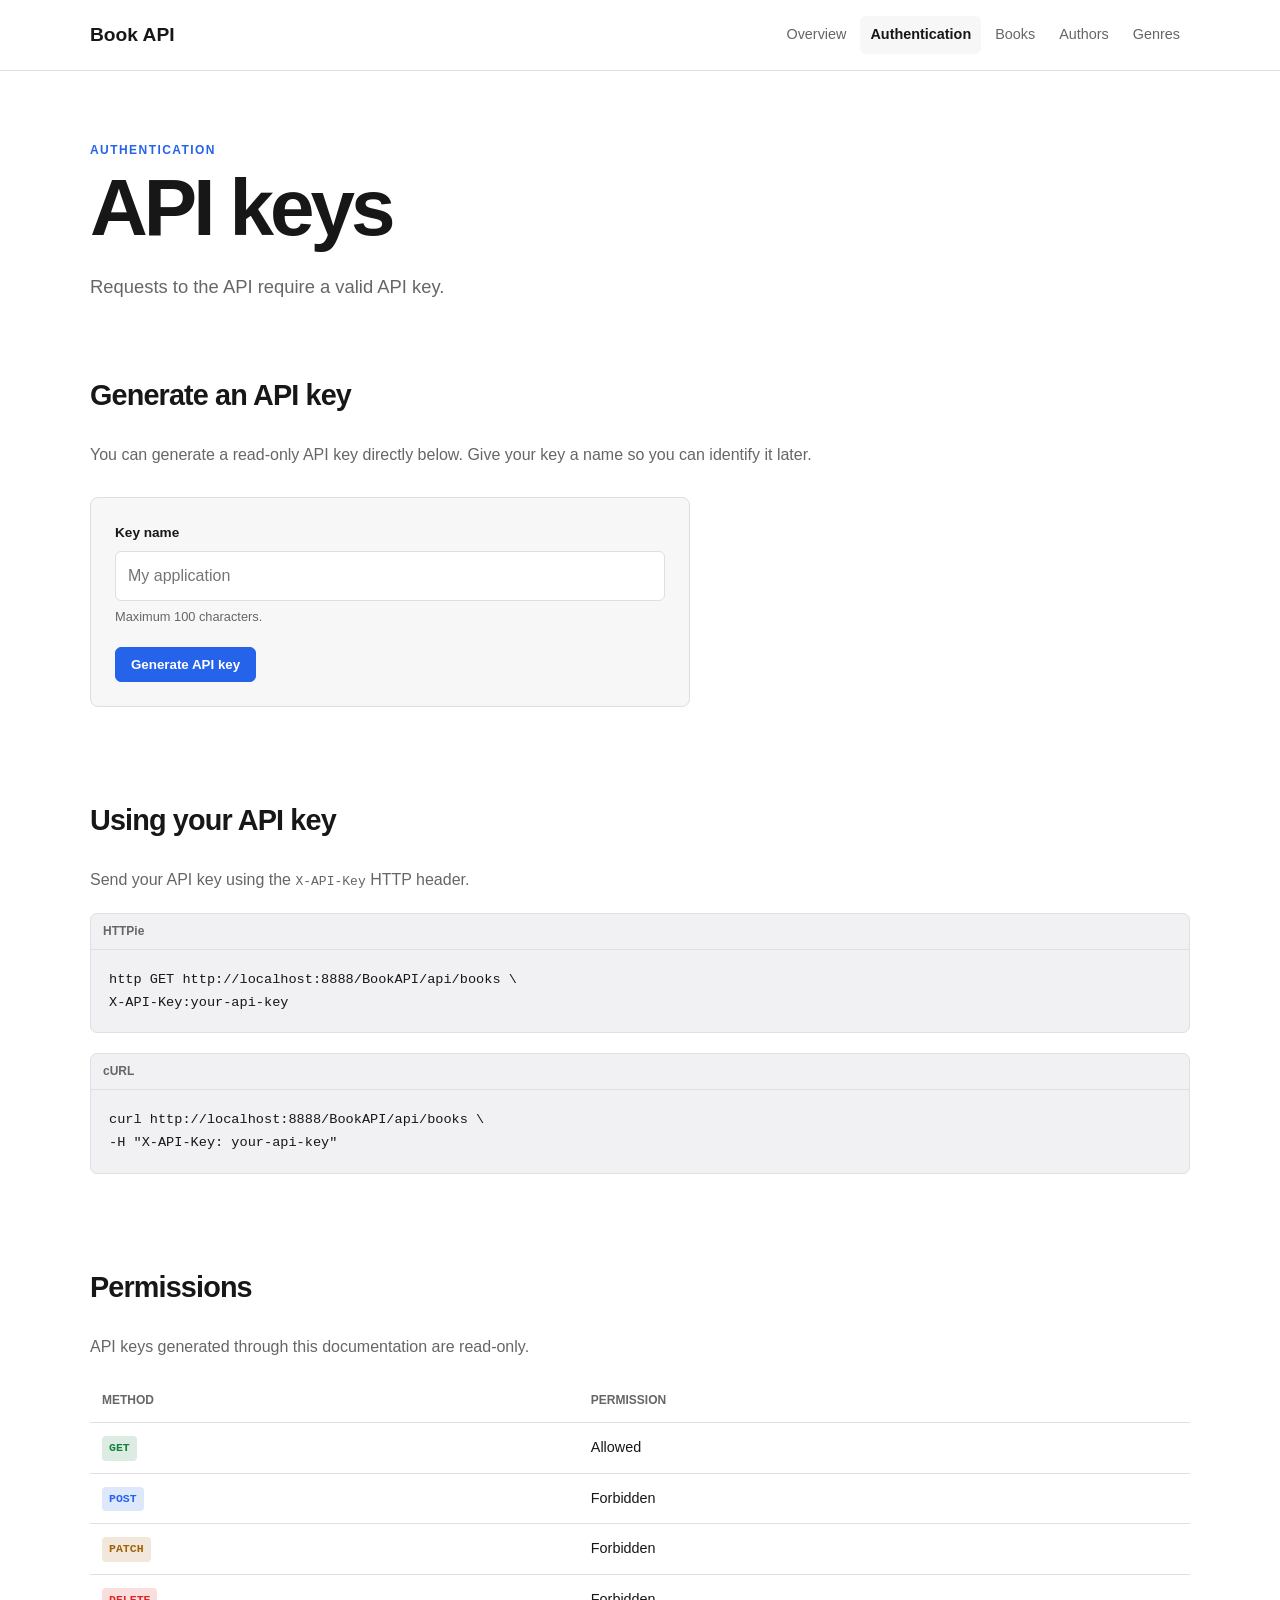
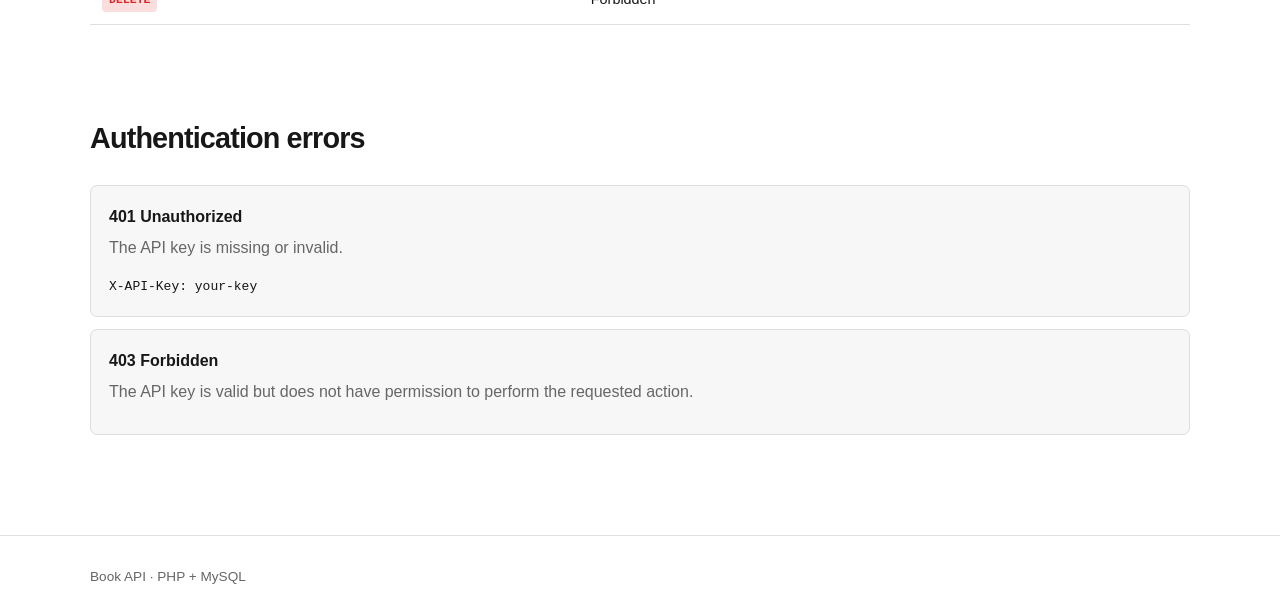
==== docs/authentication.html @ 67b4a3d5 "Add API key authentication and management functionality - Implement ApiKey class for API key authent" ====
<!DOCTYPE html>
<html lang="en">
<head>
    <meta charset="UTF-8">
    <meta name="viewport" content="width=device-width, initial-scale=1.0">

    <title>Authentication — Book API</title>

    <link rel="stylesheet" href="style.css">
</head>

<body>

<header>
    <div class="container header-content">

        <a href="index.html" class="logo">
            Book API
        </a>

        <nav>
            <a href="index.html">Overview</a>
            <a href="authentication.html" class="active">
                Authentication
            </a>
            <a href="books.html">Books</a>
            <a href="authors.html">Authors</a>
            <a href="genres.html">Genres</a>
        </nav>

    </div>
</header>


<main class="container docs-page">

    <div class="page-heading">
        <p class="eyebrow">AUTHENTICATION</p>

        <h1>API keys</h1>

        <p class="lead">
            Requests to the API require a valid API key.
        </p>
    </div>


    <section class="doc-section">

        <h2>Generate an API key</h2>

        <p>
            You can generate a read-only API key directly below.
            Give your key a name so you can identify it later.
        </p>


        <form id="key-form" class="key-form">

            <label for="key-name">
                Key name
            </label>

            <input
                type="text"
                id="key-name"
                name="name"
                maxlength="100"
                placeholder="My application"
                required
            >

            <p class="input-help">
                Maximum 100 characters.
            </p>

            <button type="submit" class="button primary">
                Generate API key
            </button>

        </form>


        <div id="key-error" class="alert error" hidden></div>


        <div id="key-result" class="key-result" hidden>

            <div class="alert warning">
                <strong>Save this key now.</strong>

                Your API key is only returned when it is created.
                It cannot be retrieved again.
            </div>


            <label>
                Your API key
            </label>

            <div class="key-display">

                <code id="generated-key"></code>

                <button
                    type="button"
                    id="copy-key"
                    class="copy-button"
                >
                    Copy
                </button>

            </div>

        </div>

    </section>


    <section class="doc-section">

        <h2>Using your API key</h2>

        <p>
            Send your API key using the
            <code>X-API-Key</code>
            HTTP header.
        </p>


        <div class="code-block">
            <div class="code-header">
                HTTPie
            </div>

            <pre><code>http GET http://localhost:8888/BookAPI/api/books \
X-API-Key:your-api-key</code></pre>
        </div>


        <div class="code-block">
            <div class="code-header">
                cURL
            </div>

            <pre><code>curl http://localhost:8888/BookAPI/api/books \
-H "X-API-Key: your-api-key"</code></pre>
        </div>

    </section>


    <section class="doc-section">

        <h2>Permissions</h2>

        <p>
            API keys generated through this documentation are
            read-only.
        </p>


        <table>

            <thead>
                <tr>
                    <th>Method</th>
                    <th>Permission</th>
                </tr>
            </thead>

            <tbody>

                <tr>
                    <td><span class="method get">GET</span></td>
                    <td>Allowed</td>
                </tr>

                <tr>
                    <td><span class="method post">POST</span></td>
                    <td>Forbidden</td>
                </tr>

                <tr>
                    <td><span class="method patch">PATCH</span></td>
                    <td>Forbidden</td>
                </tr>

                <tr>
                    <td><span class="method delete">DELETE</span></td>
                    <td>Forbidden</td>
                </tr>

            </tbody>

        </table>

    </section>


    <section class="doc-section">

        <h2>Authentication errors</h2>

        <div class="error-list">

            <div>
                <strong>401 Unauthorized</strong>

                <p>
                    The API key is missing or invalid.
                </p>

                <code>
                    X-API-Key: your-key
                </code>
            </div>


            <div>
                <strong>403 Forbidden</strong>

                <p>
                    The API key is valid but does not have permission
                    to perform the requested action.
                </p>
            </div>

        </div>

    </section>

</main>


<footer>
    <div class="container">
        Book API · PHP + MySQL
    </div>
</footer>


<script src="script.js"></script>

</body>
</html>
---- docs/style.css ----
* {
    box-sizing: border-box;
}

:root {
    --background: #ffffff;
    --surface: #f7f7f8;
    --border: #dedee3;

    --text: #171717;
    --muted: #666;

    --primary: #2563eb;
    --primary-hover: #1d4ed8;

    --code: #f1f1f3;

    --green: #15803d;
    --blue: #2563eb;
    --yellow: #a16207;
    --red: #dc2626;
}

@media (prefers-color-scheme: dark) {

    :root {
        --background: #111113;
        --surface: #19191c;
        --border: #303036;

        --text: #f4f4f5;
        --muted: #a1a1aa;

        --primary: #60a5fa;
        --primary-hover: #93c5fd;

        --code: #202024;

        --green: #4ade80;
        --blue: #60a5fa;
        --yellow: #facc15;
        --red: #f87171;
    }

}


/* GENERAL */

html {
    scroll-behavior: smooth;
}

body {
    margin: 0;

    background: var(--background);
    color: var(--text);

    font-family:
        -apple-system,
        BlinkMacSystemFont,
        "Segoe UI",
        Roboto,
        Helvetica,
        Arial,
        sans-serif;

    line-height: 1.6;
}

.container {
    width: min(
        1100px,
        calc(100% - 40px)
    );

    margin-inline: auto;
}

a {
    color: var(--primary);
}

p {
    color: var(--muted);
}


/* HEADER */

header {
    border-bottom: 1px solid var(--border);

    background: var(--background);
}

.header-content {
    min-height: 70px;

    display: flex;

    align-items: center;

    justify-content: space-between;

    gap: 30px;
}

.logo {
    color: var(--text);

    font-size: 1.2rem;

    font-weight: 750;

    text-decoration: none;
}

nav {
    display: flex;

    gap: 4px;

    flex-wrap: wrap;
}

nav a {
    padding: 7px 10px;

    border-radius: 6px;

    color: var(--muted);

    font-size: 0.9rem;

    text-decoration: none;
}

nav a:hover {
    background: var(--surface);

    color: var(--text);
}

nav a.active {
    background: var(--surface);

    color: var(--text);

    font-weight: 600;
}


/* HERO */

.hero {
    min-height: 500px;

    padding-block: 100px;

    display: grid;

    grid-template-columns: 1.5fr 1fr;

    align-items: center;

    gap: 80px;
}

.eyebrow {
    margin: 0 0 8px;

    color: var(--primary);

    font-size: 0.75rem;

    font-weight: 800;

    letter-spacing: 0.12em;

    text-transform: uppercase;
}

h1 {
    margin: 0;

    font-size: clamp(
        3rem,
        7vw,
        5.5rem
    );

    line-height: 1;

    letter-spacing: -0.05em;
}

h2 {
    margin-top: 0;

    font-size: 1.8rem;

    letter-spacing: -0.03em;
}

h3 {
    margin-bottom: 6px;
}

.lead {
    max-width: 650px;

    margin: 24px 0;

    font-size: 1.15rem;
}

.hero .lead {
    font-size: 1.3rem;
}


/* BUTTONS */

.actions {
    display: flex;

    flex-wrap: wrap;

    gap: 10px;

    margin-top: 30px;
}

.button {
    display: inline-block;

    padding: 9px 15px;

    border: 1px solid var(--border);

    border-radius: 6px;

    background: var(--surface);

    color: var(--text);

    font-weight: 600;

    text-decoration: none;

    cursor: pointer;
}

.button:hover {
    background: var(--code);
}

.button.primary {
    border-color: var(--primary);

    background: var(--primary);

    color: white;
}

.button.primary:hover {
    background: var(--primary-hover);
}


/* BASE URL */

.base-url {
    padding: 30px;

    border: 1px solid var(--border);

    border-radius: 8px;

    background: var(--surface);
}

.base-url span {
    display: block;

    margin-bottom: 12px;

    color: var(--muted);

    font-size: 0.8rem;

    font-weight: 700;

    text-transform: uppercase;
}

.base-url code {
    display: block;

    padding: 15px;

    border-radius: 6px;

    background: var(--code);

    font-size: 1.2rem;
}


/* SECTIONS */

section {
    margin-bottom: 90px;
}


/* CARDS */

.cards {
    display: grid;

    grid-template-columns:
        repeat(3, 1fr);

    gap: 18px;
}

.card {
    padding: 24px;

    border: 1px solid var(--border);

    border-radius: 8px;

    background: var(--surface);
}

.card-number {
    color: var(--primary);

    font-size: 0.8rem;

    font-weight: 800;
}

.card h3 {
    margin-top: 20px;
}


/* RESOURCES */

.resource-list {
    display: grid;

    gap: 8px;
}

.resource {
    padding: 18px;

    border: 1px solid var(--border);

    border-radius: 7px;

    display: flex;

    justify-content: space-between;

    text-decoration: none;
}

.resource:hover {
    background: var(--surface);
}

.resource div {
    display: flex;

    flex-direction: column;
}

.resource strong {
    color: var(--text);

    font-size: 1.05rem;
}

.resource span {
    color: var(--muted);

    font-size: 0.9rem;
}


/* METHODS */

.methods {
    display: grid;

    grid-template-columns:
        repeat(4, 1fr);

    gap: 12px;
}

.methods > div {
    padding: 18px;

    border: 1px solid var(--border);

    border-radius: 7px;

    background: var(--surface);
}

.methods p {
    margin-bottom: 0;
}


/* METHOD BADGES */

.method {
    display: inline-block;

    padding: 3px 7px;

    border-radius: 4px;

    font-family:
        "SFMono-Regular",
        Consolas,
        monospace;

    font-size: 0.72rem;

    font-weight: 800;
}

.method.get {
    background: color-mix(
        in srgb,
        var(--green) 15%,
        transparent
    );

    color: var(--green);
}

.method.post {
    background: color-mix(
        in srgb,
        var(--blue) 15%,
        transparent
    );

    color: var(--blue);
}

.method.patch {
    background: color-mix(
        in srgb,
        var(--yellow) 15%,
        transparent
    );

    color: var(--yellow);
}

.method.delete {
    background: color-mix(
        in srgb,
        var(--red) 15%,
        transparent
    );

    color: var(--red);
}


/* DOCUMENTATION PAGES */

.docs-page {
    padding-top: 70px;
}

.page-heading {
    margin-bottom: 70px;
}

.page-heading h1 {
    font-size: clamp(
        3rem,
        7vw,
        5rem
    );
}


/* ENDPOINTS */

.endpoint {
    padding-bottom: 45px;

    margin-bottom: 45px;

    border-bottom: 1px solid var(--border);
}

.endpoint:last-child {
    border-bottom: 0;
}

.endpoint-title {
    display: flex;

    align-items: center;

    gap: 12px;

    margin-bottom: 12px;
}

.endpoint-title h2 {
    margin: 0;

    font-family:
        "SFMono-Regular",
        Consolas,
        monospace;

    font-size: 1.2rem;

    font-weight: 600;
}

.endpoint h3 {
    margin-top: 30px;

    font-size: 1rem;
}


/* CODE */

.code-block {
    margin-top: 20px;

    overflow: hidden;

    border: 1px solid var(--border);

    border-radius: 7px;

    background: var(--code);
}

.code-header {
    padding: 8px 12px;

    border-bottom: 1px solid var(--border);

    color: var(--muted);

    font-size: 0.75rem;

    font-weight: 700;
}

pre {
    margin: 0;

    padding: 18px;

    overflow-x: auto;
}

pre code {
    font-family:
        "SFMono-Regular",
        Consolas,
        monospace;

    font-size: 0.85rem;

    line-height: 1.7;
}


/* TABLE */

table {
    width: 100%;

    margin-top: 20px;

    border-collapse: collapse;

    font-size: 0.9rem;
}

th,
td {
    padding: 12px;

    border-bottom: 1px solid var(--border);

    text-align: left;
}

th {
    color: var(--muted);

    font-size: 0.75rem;

    text-transform: uppercase;
}


/* AUTH KEY FORM */

.key-form {
    max-width: 600px;

    margin-top: 30px;

    padding: 24px;

    border: 1px solid var(--border);

    border-radius: 8px;

    background: var(--surface);
}

.key-form label,
.key-result label {
    display: block;

    margin-bottom: 7px;

    font-size: 0.85rem;

    font-weight: 700;
}

.key-form input {
    width: 100%;

    padding: 11px 12px;

    border: 1px solid var(--border);

    border-radius: 6px;

    outline: none;

    background: var(--background);

    color: var(--text);

    font: inherit;
}

.key-form input:focus {
    border-color: var(--primary);
}

.input-help {
    margin-top: 6px;

    margin-bottom: 20px;

    font-size: 0.8rem;
}


/* KEY RESULT */

.key-result {
    max-width: 700px;

    margin-top: 30px;
}

.key-display {
    display: flex;

    gap: 8px;

    margin-top: 8px;
}

.key-display code {
    min-width: 0;

    flex: 1;

    overflow-x: auto;

    padding: 12px;

    border: 1px solid var(--border);

    border-radius: 6px;

    background: var(--code);

    font-family:
        "SFMono-Regular",
        Consolas,
        monospace;

    word-break: break-all;
}

.copy-button {
    padding: 0 15px;

    border: 1px solid var(--border);

    border-radius: 6px;

    background: var(--surface);

    color: var(--text);

    font-weight: 600;

    cursor: pointer;
}

.copy-button:hover {
    background: var(--code);
}


/* ALERTS */

.alert {
    padding: 14px 16px;

    margin-top: 20px;

    border: 1px solid var(--border);

    border-radius: 6px;

    font-size: 0.9rem;
}

.alert p {
    margin-bottom: 0;
}

.alert.warning {
    background: color-mix(
        in srgb,
        var(--yellow) 12%,
        var(--surface)
    );
}

.alert.error {
    background: color-mix(
        in srgb,
        var(--red) 12%,
        var(--surface)
    );

    color: var(--red);
}


/* ERRORS */

.error-list {
    display: grid;

    gap: 12px;
}

.error-list > div {
    padding: 18px;

    border: 1px solid var(--border);

    border-radius: 7px;

    background: var(--surface);
}

.error-list p {
    margin: 5px 0 12px;
}


/* FOOTER */

footer {
    margin-top: 100px;

    padding: 30px 0;

    border-top: 1px solid var(--border);

    color: var(--muted);

    font-size: 0.85rem;
}


/* RESPONSIVE */

@media (max-width: 800px) {

    .header-content {
        padding-block: 15px;

        align-items: flex-start;

        flex-direction: column;
    }

    .hero {
        grid-template-columns: 1fr;

        padding-block: 70px;

        gap: 40px;
    }

    .cards {
        grid-template-columns: 1fr;
    }

    .methods {
        grid-template-columns:
            repeat(2, 1fr);
    }

}


@media (max-width: 500px) {

    .container {
        width:
            calc(
                100% - 24px
            );
    }

    nav {
        width: 100%;
    }

    nav a {
        flex: 1;

        text-align: center;
    }

    .methods {
        grid-template-columns: 1fr;
    }

    .key-display {
        flex-direction: column;
    }

    .copy-button {
        padding: 10px;
    }

}
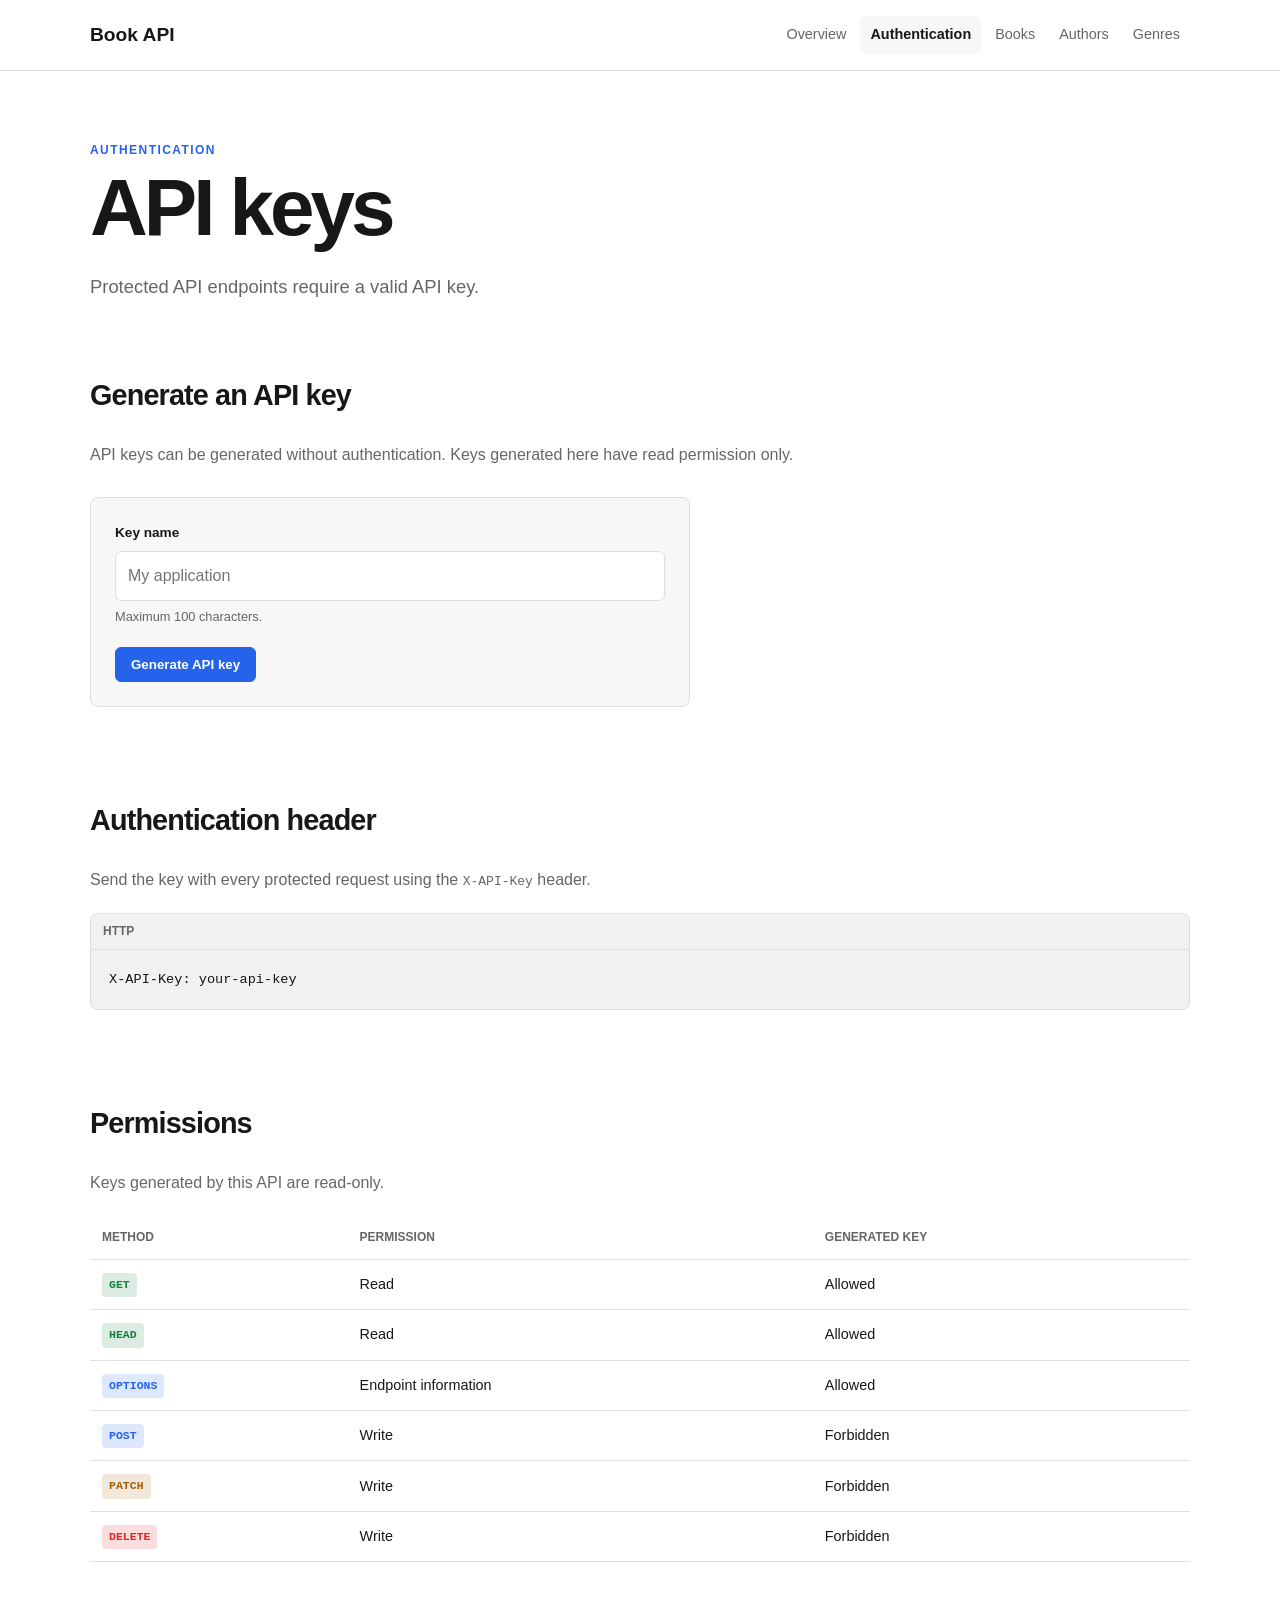
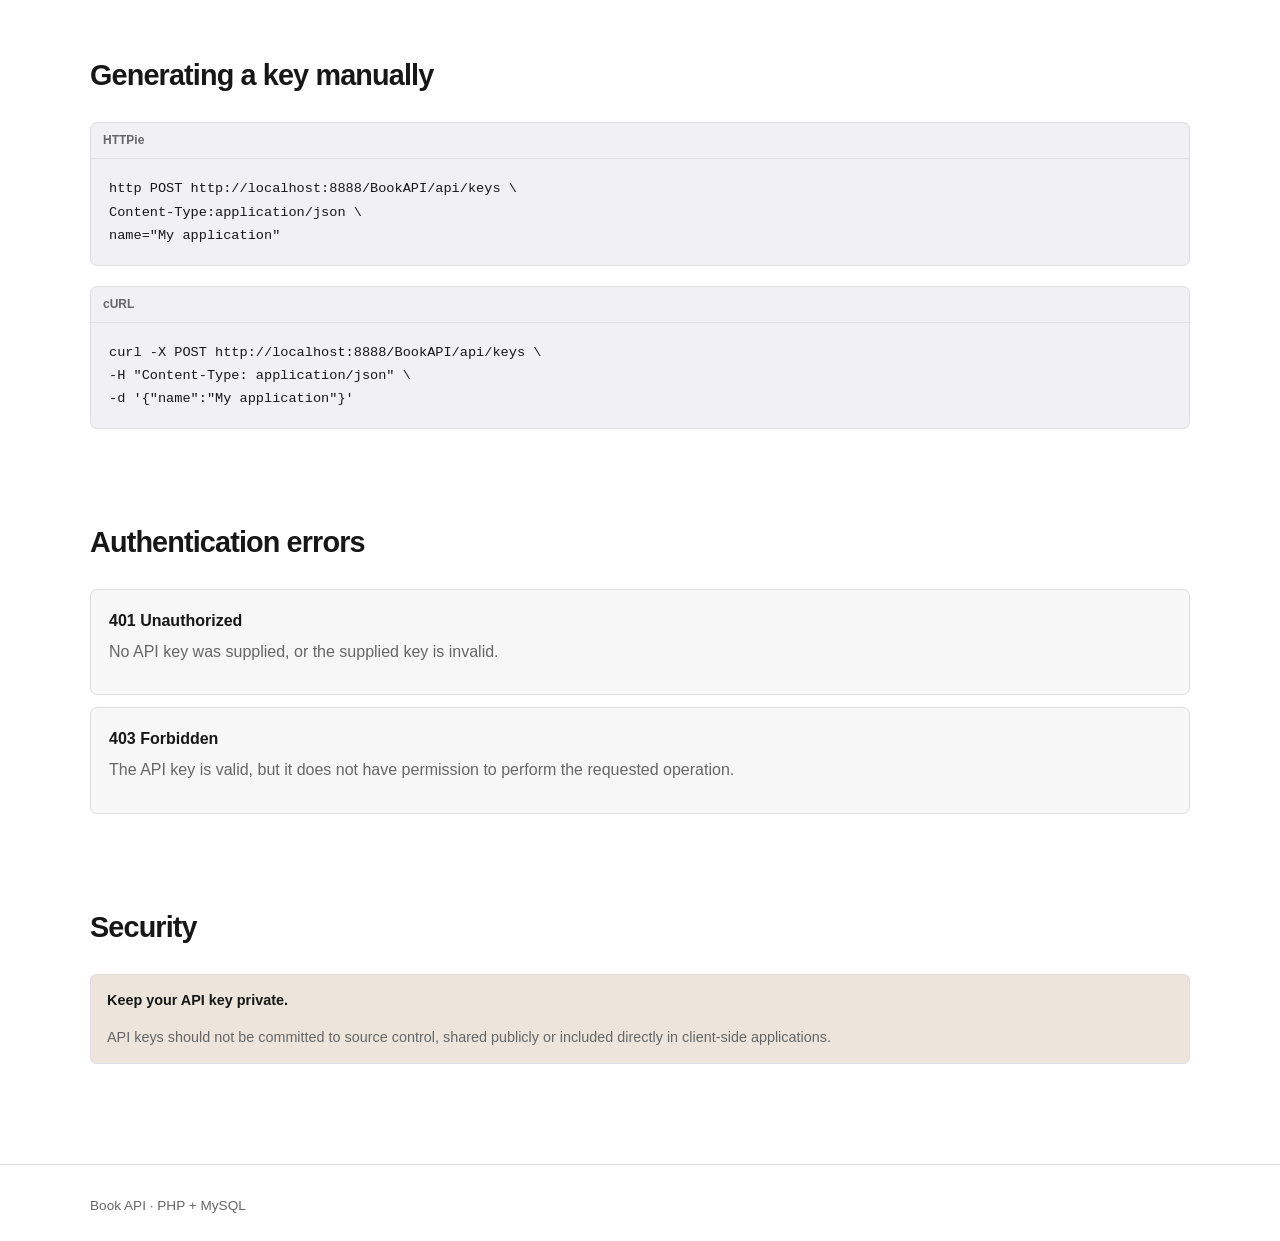
==== commit 23a45e17: "Refactor documentation for Book API: enhance genres section, improve API key handling, and update st" ====
--- a/docs/authentication.html
+++ b/docs/authentication.html
@@ -1,246 +1,194 @@
 <!DOCTYPE html>
 <html lang="en">
 <head>
-    <meta charset="UTF-8">
-    <meta name="viewport" content="width=device-width, initial-scale=1.0">
+  <meta charset="UTF-8">
+  <meta name="viewport" content="width=device-width, initial-scale=1.0">
+  <title>Authentication — Book API</title>
+  <link rel="stylesheet" href="style.css">
+	<script src="script.js" defer></script>
+</head>
+<body>
+  <header>
+    <div class="container header-content">
+      <a href="index.html" class="logo">Book API</a>
+      <nav>
+        <a href="index.html">Overview</a>
+        <a href="authentication.html" class="active">Authentication</a>
+        <a href="books.html">Books</a>
+        <a href="authors.html">Authors</a>
+        <a href="genres.html">Genres</a>
+      </nav>
+    </div>
+  </header>
 
-    <title>Authentication — Book API</title>
-
-    <link rel="stylesheet" href="style.css">
-</head>
-
-<body>
-
-<header>
-    <div class="container header-content">
-
-        <a href="index.html" class="logo">
-            Book API
-        </a>
-
-        <nav>
-            <a href="index.html">Overview</a>
-            <a href="authentication.html" class="active">
-                Authentication
-            </a>
-            <a href="books.html">Books</a>
-            <a href="authors.html">Authors</a>
-            <a href="genres.html">Genres</a>
-        </nav>
-
-    </div>
-</header>
-
-
-<main class="container docs-page">
-
+  <main class="container docs-page">
     <div class="page-heading">
-        <p class="eyebrow">AUTHENTICATION</p>
-
-        <h1>API keys</h1>
-
-        <p class="lead">
-            Requests to the API require a valid API key.
-        </p>
+      <p class="eyebrow">AUTHENTICATION</p>
+      <h1>API keys</h1>
+      <p class="lead">
+        Protected API endpoints require a valid API key.
+      </p>
     </div>
 
+    <section class="doc-section">
+      <h2>Generate an API key</h2>
+      <p>
+        API keys can be generated without authentication.
+        Keys generated here have read permission only.
+      </p>
+      <form id="key-form" class="key-form">
+        <label for="key-name">
+          Key name
+        </label>
+        <input type="text" id="key-name" name="name" maxlength="100" placeholder="My application" required>
+        <p class="input-help">
+          Maximum 100 characters.
+        </p>
+        <button type="submit" class="button primary">
+          Generate API key
+        </button>
+      </form>
+
+      <div id="key-error" class="alert error" hidden></div>
+
+      <div id="key-result" class="key-result" hidden>
+        <div class="alert warning">
+          <strong>Save this key now.</strong>
+          <p>
+            The API only returns the plaintext key when it is
+            created. It cannot be retrieved afterwards.
+          </p>
+        </div>
+
+        <label>Your API key</label>
+        <div class="key-display">
+          <code id="generated-key"></code>
+          <button type="button" id="copy-key" class="copy-button">
+            Copy
+          </button>
+        </div>
+
+        <button type="button" id="use-generated-key" class="button">
+          Use this key for API testing
+        </button>
+      </div>
+    </section>
 
     <section class="doc-section">
+      <h2>Authentication header</h2>
+      <p>
+        Send the key with every protected request using
+        the <code>X-API-Key</code> header.
+      </p>
+      <div class="code-block">
+        <div class="code-header">HTTP</div>
+        <pre><code>X-API-Key: your-api-key</code></pre>
+      </div>
+    </section>
 
-        <h2>Generate an API key</h2>
+    <section class="doc-section">
+      <h2>Permissions</h2>
+      <p>
+        Keys generated by this API are read-only.
+      </p>
+      <table>
+        <thead>
+          <tr>
+            <th>Method</th>
+            <th>Permission</th>
+            <th>Generated key</th>
+          </tr>
+        </thead>
 
-        <p>
-            You can generate a read-only API key directly below.
-            Give your key a name so you can identify it later.
-        </p>
+        <tbody>
+          <tr>
+            <td><span class="method get">GET</span></td>
+            <td>Read</td>
+            <td>Allowed</td>
+          </tr>
+          <tr>
+            <td><span class="method get">HEAD</span></td>
+            <td>Read</td>
+            <td>Allowed</td>
+          </tr>
+          <tr>
+            <td><span class="method options">OPTIONS</span></td>
+            <td>Endpoint information</td>
+            <td>Allowed</td>
+          </tr>
+          <tr>
+            <td><span class="method post">POST</span></td>
+            <td>Write</td>
+            <td>Forbidden</td>
+          </tr>
+          <tr>
+            <td><span class="method patch">PATCH</span></td>
+            <td>Write</td>
+            <td>Forbidden</td>
+          </tr>
+          <tr>
+            <td><span class="method delete">DELETE</span></td>
+            <td>Write</td>
+            <td>Forbidden</td>
+          </tr>
+        </tbody>
+      </table>
+    </section>
 
+    <section class="doc-section">
+      <h2>Generating a key manually</h2>
+      <div class="code-block">
+        <div class="code-header">HTTPie</div>
+        <pre><code>http POST http://localhost:8888/BookAPI/api/keys \
+Content-Type:application/json \
+name="My application"</code></pre>
+      </div>
 
-        <form id="key-form" class="key-form">
+      <div class="code-block">
+        <div class="code-header">cURL</div>
+        <pre><code>curl -X POST http://localhost:8888/BookAPI/api/keys \
+-H "Content-Type: application/json" \
+-d '{"name":"My application"}'</code></pre>
+      </div>
+    </section>
 
-            <label for="key-name">
-                Key name
-            </label>
-
-            <input
-                type="text"
-                id="key-name"
-                name="name"
-                maxlength="100"
-                placeholder="My application"
-                required
-            >
-
-            <p class="input-help">
-                Maximum 100 characters.
-            </p>
-
-            <button type="submit" class="button primary">
-                Generate API key
-            </button>
-
-        </form>
-
-
-        <div id="key-error" class="alert error" hidden></div>
-
-
-        <div id="key-result" class="key-result" hidden>
-
-            <div class="alert warning">
-                <strong>Save this key now.</strong>
-
-                Your API key is only returned when it is created.
-                It cannot be retrieved again.
-            </div>
-
-
-            <label>
-                Your API key
-            </label>
-
-            <div class="key-display">
-
-                <code id="generated-key"></code>
-
-                <button
-                    type="button"
-                    id="copy-key"
-                    class="copy-button"
-                >
-                    Copy
-                </button>
-
-            </div>
-
+    <section class="doc-section">
+      <h2>Authentication errors</h2>
+      <div class="error-list">
+        <div>
+          <strong>401 Unauthorized</strong>
+          <p>
+            No API key was supplied, or the supplied key is invalid.
+          </p>
         </div>
 
+        <div>
+          <strong>403 Forbidden</strong>
+          <p>
+            The API key is valid, but it does not have permission
+            to perform the requested operation.
+          </p>
+        </div>
+      </div>
     </section>
 
+    <section class="doc-section">
+      <h2>Security</h2>
+      <div class="alert warning">
+        <strong>Keep your API key private.</strong>
+        <p>
+          API keys should not be committed to source control,
+          shared publicly or included directly in client-side
+          applications.
+        </p>
+      </div>
+    </section>
+  </main>
 
-    <section class="doc-section">
-
-        <h2>Using your API key</h2>
-
-        <p>
-            Send your API key using the
-            <code>X-API-Key</code>
-            HTTP header.
-        </p>
-
-
-        <div class="code-block">
-            <div class="code-header">
-                HTTPie
-            </div>
-
-            <pre><code>http GET http://localhost:8888/BookAPI/api/books \
-X-API-Key:your-api-key</code></pre>
-        </div>
-
-
-        <div class="code-block">
-            <div class="code-header">
-                cURL
-            </div>
-
-            <pre><code>curl http://localhost:8888/BookAPI/api/books \
--H "X-API-Key: your-api-key"</code></pre>
-        </div>
-
-    </section>
-
-
-    <section class="doc-section">
-
-        <h2>Permissions</h2>
-
-        <p>
-            API keys generated through this documentation are
-            read-only.
-        </p>
-
-
-        <table>
-
-            <thead>
-                <tr>
-                    <th>Method</th>
-                    <th>Permission</th>
-                </tr>
-            </thead>
-
-            <tbody>
-
-                <tr>
-                    <td><span class="method get">GET</span></td>
-                    <td>Allowed</td>
-                </tr>
-
-                <tr>
-                    <td><span class="method post">POST</span></td>
-                    <td>Forbidden</td>
-                </tr>
-
-                <tr>
-                    <td><span class="method patch">PATCH</span></td>
-                    <td>Forbidden</td>
-                </tr>
-
-                <tr>
-                    <td><span class="method delete">DELETE</span></td>
-                    <td>Forbidden</td>
-                </tr>
-
-            </tbody>
-
-        </table>
-
-    </section>
-
-
-    <section class="doc-section">
-
-        <h2>Authentication errors</h2>
-
-        <div class="error-list">
-
-            <div>
-                <strong>401 Unauthorized</strong>
-
-                <p>
-                    The API key is missing or invalid.
-                </p>
-
-                <code>
-                    X-API-Key: your-key
-                </code>
-            </div>
-
-
-            <div>
-                <strong>403 Forbidden</strong>
-
-                <p>
-                    The API key is valid but does not have permission
-                    to perform the requested action.
-                </p>
-            </div>
-
-        </div>
-
-    </section>
-
-</main>
-
-
-<footer>
+  <footer>
     <div class="container">
-        Book API · PHP + MySQL
+      Book API · PHP + MySQL
     </div>
-</footer>
-
-
-<script src="script.js"></script>
-
+  </footer>
 </body>
 </html>
--- a/docs/style.css
+++ b/docs/style.css
@@ -876,4 +876,222 @@
         padding: 10px;
     }
 
+}
+
+/* OPTIONS METHOD */
+
+.method.options {
+    background: color-mix(
+        in srgb,
+        var(--primary) 15%,
+        transparent
+    );
+
+    color: var(--primary);
+}
+
+
+/* SECTION HEADINGS */
+
+.section-heading {
+    margin-bottom: 30px;
+}
+
+
+/* TESTER */
+
+.tester-bar {
+    margin-bottom: 70px;
+
+    padding: 20px;
+
+    border: 1px solid var(--border);
+
+    border-radius: 8px;
+
+    background: var(--surface);
+}
+
+.tester-bar label {
+    display: block;
+
+    margin-bottom: 8px;
+
+    font-size: 0.85rem;
+
+    font-weight: 700;
+}
+
+.tester-key {
+    display: flex;
+
+    gap: 8px;
+}
+
+.tester-key input {
+    flex: 1;
+
+    min-width: 0;
+
+    padding: 10px 12px;
+
+    border: 1px solid var(--border);
+
+    border-radius: 6px;
+
+    outline: none;
+
+    background: var(--background);
+
+    color: var(--text);
+
+    font: inherit;
+}
+
+.tester-key input:focus {
+    border-color: var(--primary);
+}
+
+.tester-bar > p {
+    margin: 8px 0 0;
+
+    font-size: 0.8rem;
+}
+
+
+/* TRY IT */
+
+.try-it {
+    margin-top: 30px;
+
+    padding: 20px;
+
+    border: 1px solid var(--border);
+
+    border-radius: 8px;
+
+    background: var(--surface);
+}
+
+.try-it h3 {
+    margin-top: 0;
+}
+
+.tester-grid {
+    display: grid;
+
+    grid-template-columns:
+        1fr 1fr 2fr auto;
+
+    gap: 8px;
+}
+
+.tester-grid input {
+    min-width: 0;
+
+    padding: 10px 12px;
+
+    border: 1px solid var(--border);
+
+    border-radius: 6px;
+
+    outline: none;
+
+    background: var(--background);
+
+    color: var(--text);
+
+    font: inherit;
+}
+
+.tester-grid input:focus {
+    border-color: var(--primary);
+}
+
+
+/* RESPONSE */
+
+.response {
+    margin-top: 15px;
+
+    overflow: hidden;
+
+    border: 1px solid var(--border);
+
+    border-radius: 6px;
+
+    background: var(--code);
+}
+
+.response-status {
+    padding: 10px 12px;
+
+    border-bottom: 1px solid var(--border);
+
+    font-family:
+        "SFMono-Regular",
+        Consolas,
+        monospace;
+
+    font-size: 0.8rem;
+
+    font-weight: 700;
+}
+
+.response.success .response-status {
+    color: var(--green);
+}
+
+.response.failure .response-status {
+    color: var(--red);
+}
+
+.response pre {
+    max-height: 500px;
+}
+
+
+/* INFO ALERT */
+
+.alert.info {
+    background: color-mix(
+        in srgb,
+        var(--primary) 10%,
+        var(--surface)
+    );
+}
+
+
+/* COPY BUTTON IN BASE URL */
+
+.base-url .copy-button {
+    margin-top: 12px;
+}
+
+
+/* SMALL SCREENS */
+
+@media (max-width: 800px) {
+
+    .tester-grid {
+        grid-template-columns: 1fr 1fr;
+    }
+
+    .tester-grid .button {
+        grid-column: 1 / -1;
+    }
+
+}
+
+
+@media (max-width: 500px) {
+
+    .tester-key {
+        flex-direction: column;
+    }
+
+    .tester-grid {
+        grid-template-columns: 1fr;
+    }
+
 }
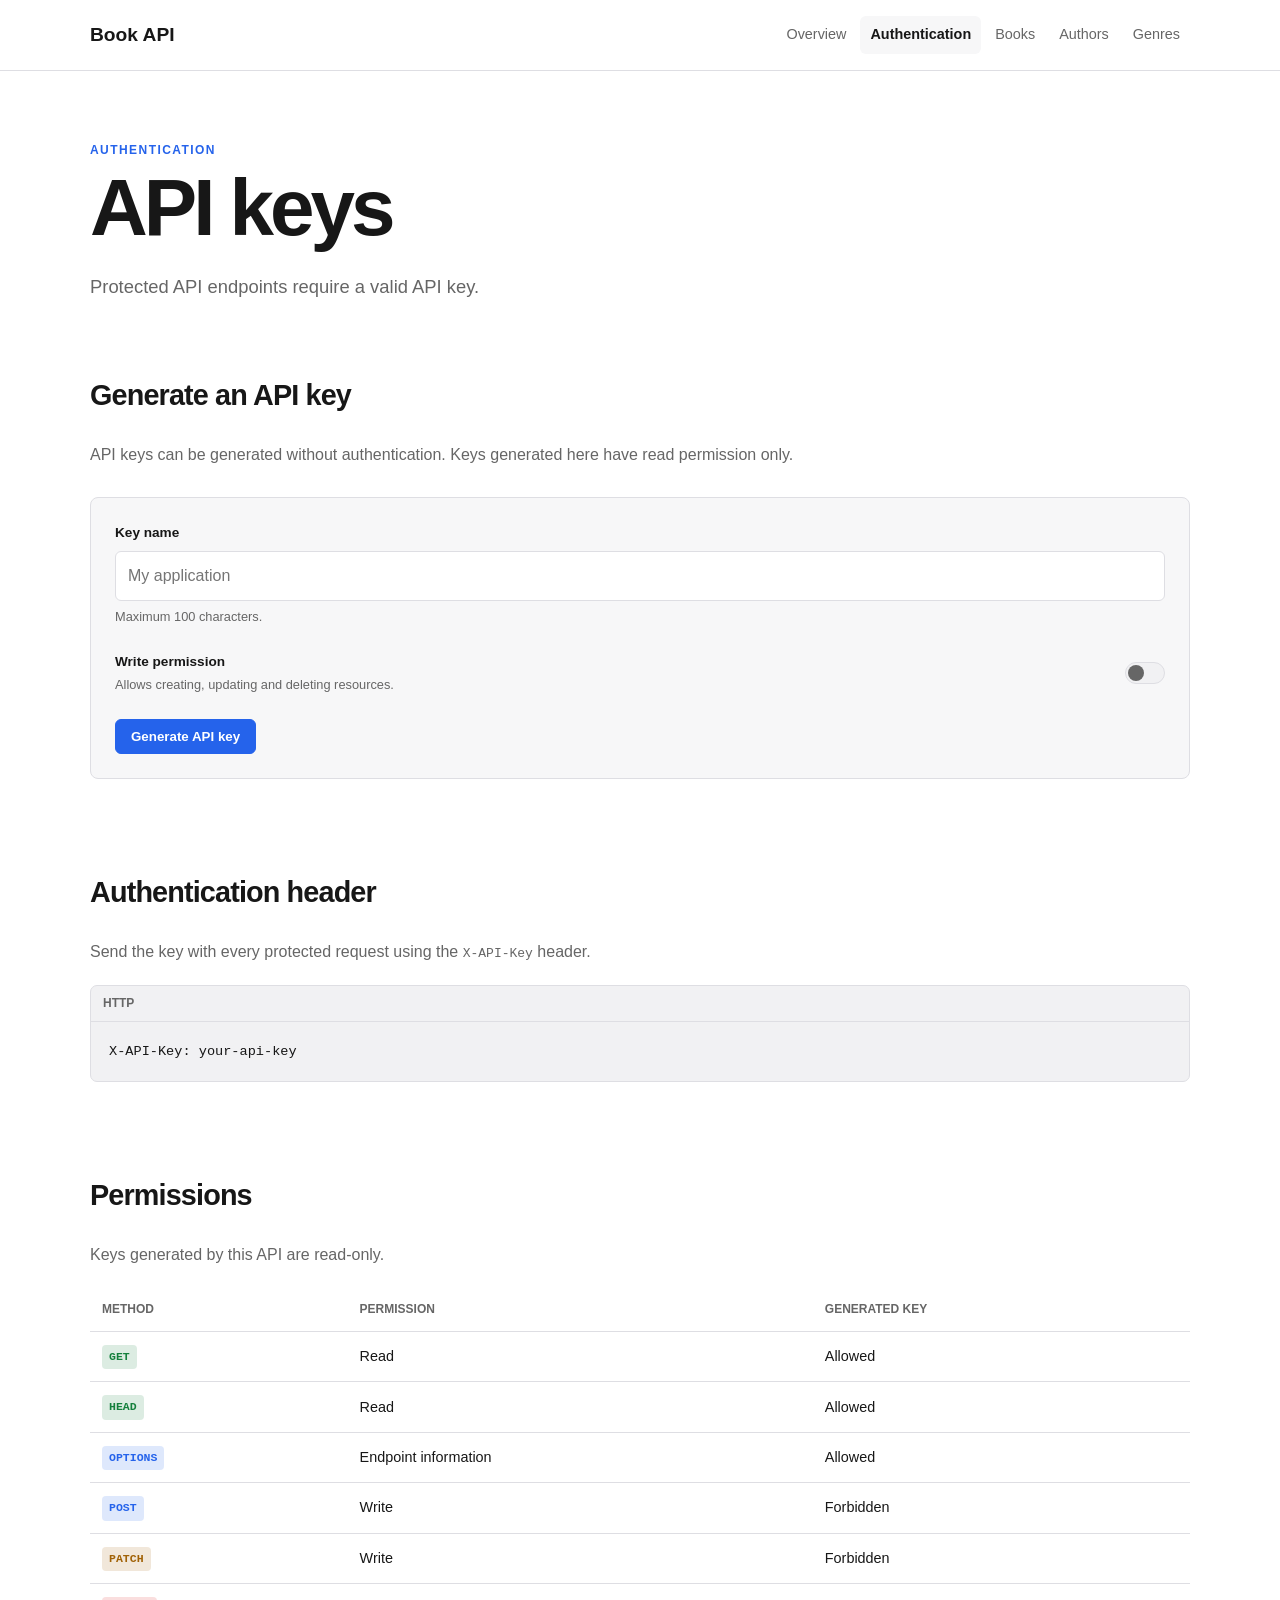
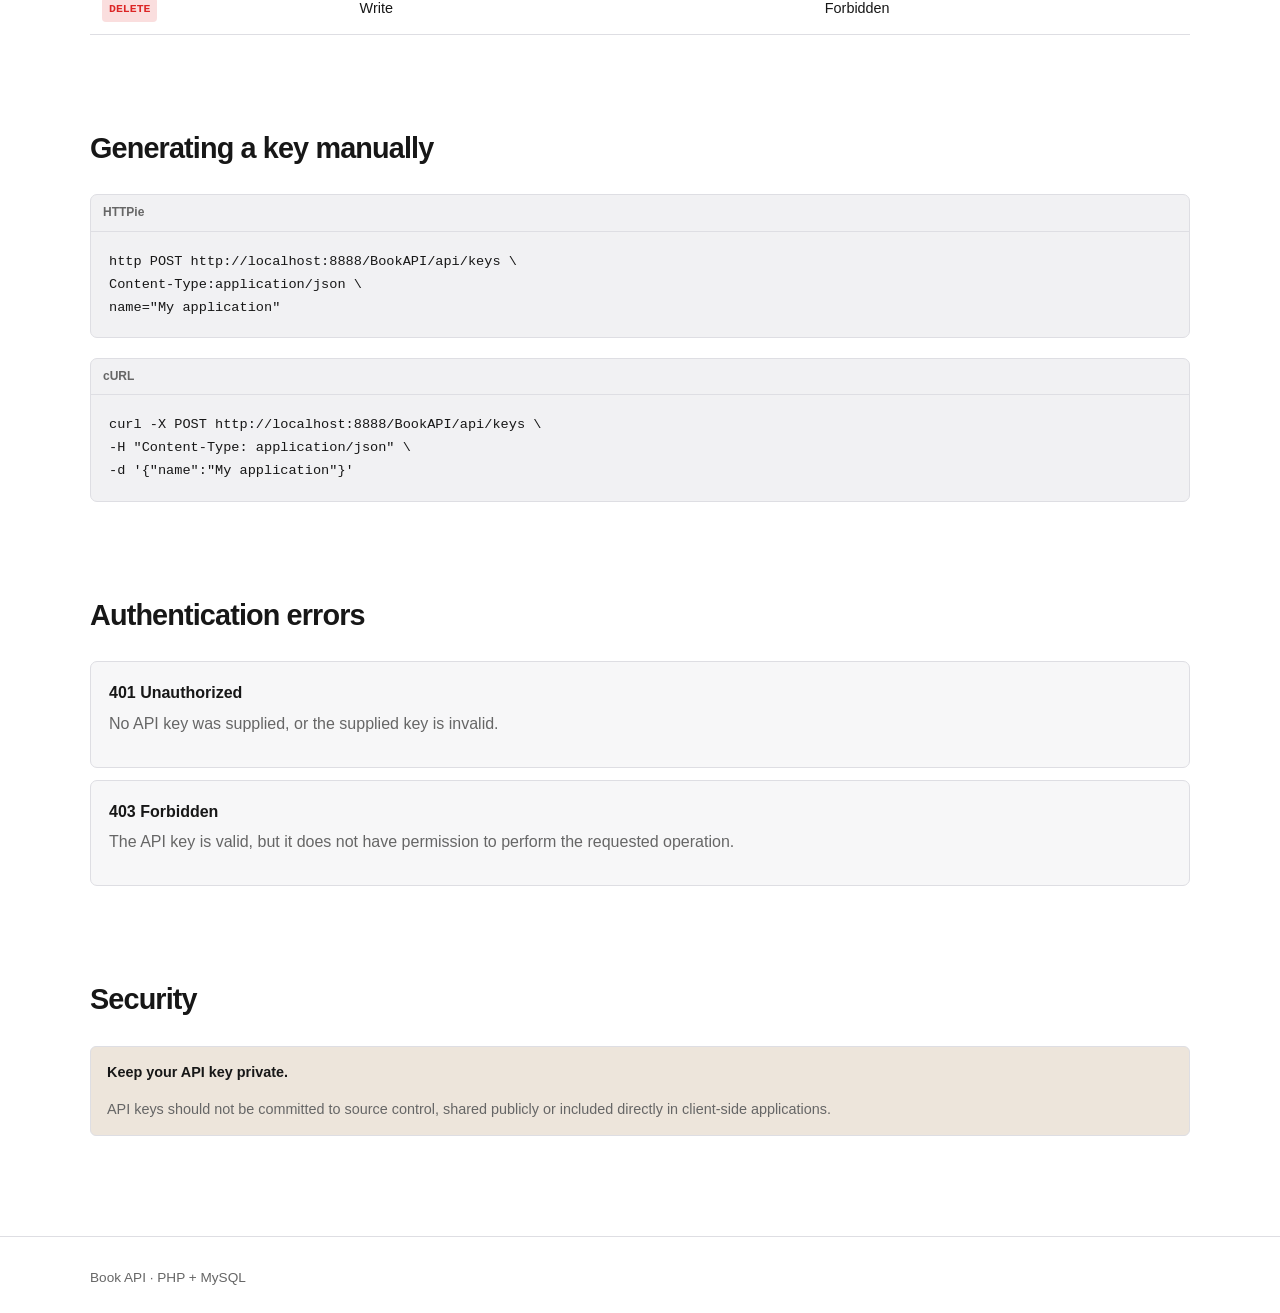
==== commit 896bc6d2: "feat: add write permission toggle and update styles - Implemented a toggle for write permissions in " ====
--- a/docs/authentication.html
+++ b/docs/authentication.html
@@ -1,12 +1,14 @@
 <!DOCTYPE html>
 <html lang="en">
+
 <head>
   <meta charset="UTF-8">
   <meta name="viewport" content="width=device-width, initial-scale=1.0">
   <title>Authentication — Book API</title>
   <link rel="stylesheet" href="style.css">
-	<script src="script.js" defer></script>
+  <script src="script.js" defer></script>
 </head>
+
 <body>
   <header>
     <div class="container header-content">
@@ -44,13 +46,25 @@
         <p class="input-help">
           Maximum 100 characters.
         </p>
+        <div class="write-permission">
+          <div class="write-permission-info">
+            <label for="can-write">
+              Write permission
+            </label>
+            <p>
+              Allows creating, updating and deleting resources.
+            </p>
+          </div>
+          <label class="switch">
+            <input type="checkbox" id="can-write" name="can_write">
+            <span class="switch-slider"></span>
+          </label>
+        </div>
         <button type="submit" class="button primary">
           Generate API key
         </button>
       </form>
-
       <div id="key-error" class="alert error" hidden></div>
-
       <div id="key-result" class="key-result" hidden>
         <div class="alert warning">
           <strong>Save this key now.</strong>
@@ -191,4 +205,5 @@
     </div>
   </footer>
 </body>
+
 </html>
--- a/docs/style.css
+++ b/docs/style.css
@@ -1,1097 +1,1143 @@
 * {
-    box-sizing: border-box;
+  box-sizing: border-box;
 }
 
 :root {
-    --background: #ffffff;
-    --surface: #f7f7f8;
-    --border: #dedee3;
-
-    --text: #171717;
-    --muted: #666;
-
-    --primary: #2563eb;
-    --primary-hover: #1d4ed8;
-
-    --code: #f1f1f3;
-
-    --green: #15803d;
-    --blue: #2563eb;
-    --yellow: #a16207;
-    --red: #dc2626;
+  --background: #ffffff;
+  --surface: #f7f7f8;
+  --border: #dedee3;
+
+  --text: #171717;
+  --muted: #666;
+
+  --primary: #2563eb;
+  --primary-hover: #1d4ed8;
+
+  --code: #f1f1f3;
+
+  --green: #15803d;
+  --blue: #2563eb;
+  --yellow: #a16207;
+  --red: #dc2626;
 }
 
 @media (prefers-color-scheme: dark) {
-
-    :root {
-        --background: #111113;
-        --surface: #19191c;
-        --border: #303036;
-
-        --text: #f4f4f5;
-        --muted: #a1a1aa;
-
-        --primary: #60a5fa;
-        --primary-hover: #93c5fd;
-
-        --code: #202024;
-
-        --green: #4ade80;
-        --blue: #60a5fa;
-        --yellow: #facc15;
-        --red: #f87171;
-    }
-
-}
-
+  :root {
+    --background: #111113;
+    --surface: #19191c;
+    --border: #303036;
+
+    --text: #f4f4f5;
+    --muted: #a1a1aa;
+
+    --primary: #60a5fa;
+    --primary-hover: #93c5fd;
+
+    --code: #202024;
+
+    --green: #4ade80;
+    --blue: #60a5fa;
+    --yellow: #facc15;
+    --red: #f87171;
+  }
+}
 
 /* GENERAL */
 
 html {
-    scroll-behavior: smooth;
+  scroll-behavior: smooth;
 }
 
 body {
-    margin: 0;
-
-    background: var(--background);
-    color: var(--text);
-
-    font-family:
-        -apple-system,
-        BlinkMacSystemFont,
-        "Segoe UI",
-        Roboto,
-        Helvetica,
-        Arial,
-        sans-serif;
-
-    line-height: 1.6;
+  margin: 0;
+
+  background: var(--background);
+  color: var(--text);
+
+  font-family:
+    -apple-system, BlinkMacSystemFont, "Segoe UI", Roboto, Helvetica, Arial,
+    sans-serif;
+
+  line-height: 1.6;
 }
 
 .container {
-    width: min(
-        1100px,
-        calc(100% - 40px)
-    );
-
-    margin-inline: auto;
+  width: min(1100px, calc(100% - 40px));
+
+  margin-inline: auto;
 }
 
 a {
-    color: var(--primary);
+  color: var(--primary);
 }
 
 p {
-    color: var(--muted);
-}
-
+  color: var(--muted);
+}
 
 /* HEADER */
 
 header {
-    border-bottom: 1px solid var(--border);
-
-    background: var(--background);
+  border-bottom: 1px solid var(--border);
+
+  background: var(--background);
 }
 
 .header-content {
-    min-height: 70px;
-
-    display: flex;
-
-    align-items: center;
-
-    justify-content: space-between;
-
-    gap: 30px;
+  min-height: 70px;
+
+  display: flex;
+
+  align-items: center;
+
+  justify-content: space-between;
+
+  gap: 30px;
 }
 
 .logo {
-    color: var(--text);
-
-    font-size: 1.2rem;
-
-    font-weight: 750;
-
-    text-decoration: none;
+  color: var(--text);
+
+  font-size: 1.2rem;
+
+  font-weight: 750;
+
+  text-decoration: none;
 }
 
 nav {
-    display: flex;
-
-    gap: 4px;
-
-    flex-wrap: wrap;
+  display: flex;
+
+  gap: 4px;
+
+  flex-wrap: wrap;
 }
 
 nav a {
-    padding: 7px 10px;
-
-    border-radius: 6px;
-
-    color: var(--muted);
-
-    font-size: 0.9rem;
-
-    text-decoration: none;
+  padding: 7px 10px;
+
+  border-radius: 6px;
+
+  color: var(--muted);
+
+  font-size: 0.9rem;
+
+  text-decoration: none;
 }
 
 nav a:hover {
-    background: var(--surface);
-
-    color: var(--text);
+  background: var(--surface);
+
+  color: var(--text);
 }
 
 nav a.active {
-    background: var(--surface);
-
-    color: var(--text);
-
-    font-weight: 600;
-}
-
+  background: var(--surface);
+
+  color: var(--text);
+
+  font-weight: 600;
+}
 
 /* HERO */
 
 .hero {
-    min-height: 500px;
-
-    padding-block: 100px;
-
-    display: grid;
-
-    grid-template-columns: 1.5fr 1fr;
-
-    align-items: center;
-
-    gap: 80px;
+  min-height: 500px;
+
+  padding-block: 100px;
+
+  display: grid;
+
+  grid-template-columns: 1.5fr 1fr;
+
+  align-items: center;
+
+  gap: 80px;
 }
 
 .eyebrow {
-    margin: 0 0 8px;
-
-    color: var(--primary);
-
-    font-size: 0.75rem;
-
-    font-weight: 800;
-
-    letter-spacing: 0.12em;
-
-    text-transform: uppercase;
+  margin: 0 0 8px;
+
+  color: var(--primary);
+
+  font-size: 0.75rem;
+
+  font-weight: 800;
+
+  letter-spacing: 0.12em;
+
+  text-transform: uppercase;
 }
 
 h1 {
-    margin: 0;
-
-    font-size: clamp(
-        3rem,
-        7vw,
-        5.5rem
-    );
-
-    line-height: 1;
-
-    letter-spacing: -0.05em;
+  margin: 0;
+
+  font-size: clamp(3rem, 7vw, 5.5rem);
+
+  line-height: 1;
+
+  letter-spacing: -0.05em;
 }
 
 h2 {
-    margin-top: 0;
-
-    font-size: 1.8rem;
-
-    letter-spacing: -0.03em;
+  margin-top: 0;
+
+  font-size: 1.8rem;
+
+  letter-spacing: -0.03em;
 }
 
 h3 {
-    margin-bottom: 6px;
+  margin-bottom: 6px;
 }
 
 .lead {
-    max-width: 650px;
-
-    margin: 24px 0;
-
-    font-size: 1.15rem;
+  max-width: 650px;
+
+  margin: 24px 0;
+
+  font-size: 1.15rem;
 }
 
 .hero .lead {
-    font-size: 1.3rem;
-}
-
+  font-size: 1.3rem;
+}
 
 /* BUTTONS */
 
 .actions {
-    display: flex;
-
-    flex-wrap: wrap;
-
-    gap: 10px;
-
-    margin-top: 30px;
+  display: flex;
+
+  flex-wrap: wrap;
+
+  gap: 10px;
+
+  margin-top: 30px;
 }
 
 .button {
-    display: inline-block;
-
-    padding: 9px 15px;
-
-    border: 1px solid var(--border);
-
-    border-radius: 6px;
-
-    background: var(--surface);
-
-    color: var(--text);
-
-    font-weight: 600;
-
-    text-decoration: none;
-
-    cursor: pointer;
+  display: inline-block;
+
+  padding: 9px 15px;
+
+  border: 1px solid var(--border);
+
+  border-radius: 6px;
+
+  background: var(--surface);
+
+  color: var(--text);
+
+  font-weight: 600;
+
+  text-decoration: none;
+
+  cursor: pointer;
 }
 
 .button:hover {
-    background: var(--code);
+  background: var(--code);
 }
 
 .button.primary {
-    border-color: var(--primary);
-
-    background: var(--primary);
-
-    color: white;
+  border-color: var(--primary);
+
+  background: var(--primary);
+
+  color: white;
 }
 
 .button.primary:hover {
-    background: var(--primary-hover);
-}
-
+  background: var(--primary-hover);
+}
 
 /* BASE URL */
 
 .base-url {
-    padding: 30px;
-
-    border: 1px solid var(--border);
-
-    border-radius: 8px;
-
-    background: var(--surface);
+  padding: 30px;
+  border: 1px solid var(--border);
+  border-radius: 8px;
+  background: var(--surface);
 }
 
 .base-url span {
-    display: block;
-
-    margin-bottom: 12px;
-
-    color: var(--muted);
-
-    font-size: 0.8rem;
-
-    font-weight: 700;
-
-    text-transform: uppercase;
+  display: block;
+  margin-bottom: 12px;
+
+  color: var(--muted);
+  font-size: 0.8rem;
+  font-weight: 700;
+  text-transform: uppercase;
 }
 
 .base-url code {
-    display: block;
-
-    padding: 15px;
-
-    border-radius: 6px;
-
-    background: var(--code);
-
-    font-size: 1.2rem;
-}
-
+  display: block;
+  padding: 15px;
+  border-radius: 6px;
+  background: var(--code);
+  font-size: 1.2rem;
+}
 
 /* SECTIONS */
 
 section {
-    margin-bottom: 90px;
-}
-
+  margin-bottom: 90px;
+}
 
 /* CARDS */
 
 .cards {
-    display: grid;
-
-    grid-template-columns:
-        repeat(3, 1fr);
-
-    gap: 18px;
+  display: grid;
+
+  grid-template-columns: repeat(3, 1fr);
+
+  gap: 18px;
 }
 
 .card {
-    padding: 24px;
-
-    border: 1px solid var(--border);
-
-    border-radius: 8px;
-
-    background: var(--surface);
+  padding: 24px;
+
+  border: 1px solid var(--border);
+
+  border-radius: 8px;
+
+  background: var(--surface);
 }
 
 .card-number {
-    color: var(--primary);
-
-    font-size: 0.8rem;
-
-    font-weight: 800;
+  color: var(--primary);
+
+  font-size: 0.8rem;
+
+  font-weight: 800;
 }
 
 .card h3 {
-    margin-top: 20px;
-}
-
+  margin-top: 20px;
+}
 
 /* RESOURCES */
 
 .resource-list {
-    display: grid;
-
-    gap: 8px;
+  display: grid;
+
+  gap: 8px;
 }
 
 .resource {
-    padding: 18px;
-
-    border: 1px solid var(--border);
-
-    border-radius: 7px;
-
-    display: flex;
-
-    justify-content: space-between;
-
-    text-decoration: none;
+  padding: 18px;
+
+  border: 1px solid var(--border);
+
+  border-radius: 7px;
+
+  display: flex;
+
+  justify-content: space-between;
+
+  text-decoration: none;
 }
 
 .resource:hover {
-    background: var(--surface);
+  background: var(--surface);
 }
 
 .resource div {
-    display: flex;
-
-    flex-direction: column;
+  display: flex;
+
+  flex-direction: column;
 }
 
 .resource strong {
-    color: var(--text);
-
-    font-size: 1.05rem;
+  color: var(--text);
+
+  font-size: 1.05rem;
 }
 
 .resource span {
-    color: var(--muted);
-
-    font-size: 0.9rem;
-}
-
+  color: var(--muted);
+
+  font-size: 0.9rem;
+}
 
 /* METHODS */
 
 .methods {
-    display: grid;
-
-    grid-template-columns:
-        repeat(4, 1fr);
-
-    gap: 12px;
+  display: grid;
+
+  grid-template-columns: repeat(4, 1fr);
+
+  gap: 12px;
 }
 
 .methods > div {
-    padding: 18px;
-
-    border: 1px solid var(--border);
-
-    border-radius: 7px;
-
-    background: var(--surface);
+  padding: 18px;
+
+  border: 1px solid var(--border);
+
+  border-radius: 7px;
+
+  background: var(--surface);
 }
 
 .methods p {
-    margin-bottom: 0;
-}
-
+  margin-bottom: 0;
+}
 
 /* METHOD BADGES */
 
 .method {
-    display: inline-block;
-
-    padding: 3px 7px;
-
-    border-radius: 4px;
-
-    font-family:
-        "SFMono-Regular",
-        Consolas,
-        monospace;
-
-    font-size: 0.72rem;
-
-    font-weight: 800;
+  display: inline-block;
+
+  padding: 3px 7px;
+
+  border-radius: 4px;
+
+  font-family: "SFMono-Regular", Consolas, monospace;
+
+  font-size: 0.72rem;
+
+  font-weight: 800;
 }
 
 .method.get {
-    background: color-mix(
-        in srgb,
-        var(--green) 15%,
-        transparent
-    );
-
-    color: var(--green);
+  background: color-mix(in srgb, var(--green) 15%, transparent);
+
+  color: var(--green);
 }
 
 .method.post {
-    background: color-mix(
-        in srgb,
-        var(--blue) 15%,
-        transparent
-    );
-
-    color: var(--blue);
+  background: color-mix(in srgb, var(--blue) 15%, transparent);
+
+  color: var(--blue);
 }
 
 .method.patch {
-    background: color-mix(
-        in srgb,
-        var(--yellow) 15%,
-        transparent
-    );
-
-    color: var(--yellow);
+  background: color-mix(in srgb, var(--yellow) 15%, transparent);
+
+  color: var(--yellow);
 }
 
 .method.delete {
-    background: color-mix(
-        in srgb,
-        var(--red) 15%,
-        transparent
-    );
-
-    color: var(--red);
-}
-
+  background: color-mix(in srgb, var(--red) 15%, transparent);
+
+  color: var(--red);
+}
 
 /* DOCUMENTATION PAGES */
 
 .docs-page {
-    padding-top: 70px;
+  padding-top: 70px;
 }
 
 .page-heading {
-    margin-bottom: 70px;
+  margin-bottom: 70px;
 }
 
 .page-heading h1 {
-    font-size: clamp(
-        3rem,
-        7vw,
-        5rem
-    );
-}
-
+  font-size: clamp(3rem, 7vw, 5rem);
+}
 
 /* ENDPOINTS */
 
 .endpoint {
-    padding-bottom: 45px;
-
-    margin-bottom: 45px;
-
-    border-bottom: 1px solid var(--border);
+  padding-bottom: 45px;
+
+  margin-bottom: 45px;
+
+  border-bottom: 1px solid var(--border);
 }
 
 .endpoint:last-child {
-    border-bottom: 0;
+  border-bottom: 0;
 }
 
 .endpoint-title {
-    display: flex;
-
-    align-items: center;
-
-    gap: 12px;
-
-    margin-bottom: 12px;
+  display: flex;
+
+  align-items: center;
+
+  gap: 12px;
+
+  margin-bottom: 12px;
 }
 
 .endpoint-title h2 {
-    margin: 0;
-
-    font-family:
-        "SFMono-Regular",
-        Consolas,
-        monospace;
-
-    font-size: 1.2rem;
-
-    font-weight: 600;
+  margin: 0;
+
+  font-family: "SFMono-Regular", Consolas, monospace;
+
+  font-size: 1.2rem;
+
+  font-weight: 600;
 }
 
 .endpoint h3 {
-    margin-top: 30px;
-
-    font-size: 1rem;
-}
-
+  margin-top: 30px;
+
+  font-size: 1rem;
+}
 
 /* CODE */
 
 .code-block {
-    margin-top: 20px;
-
-    overflow: hidden;
-
-    border: 1px solid var(--border);
-
-    border-radius: 7px;
-
-    background: var(--code);
+  margin-top: 20px;
+
+  overflow: hidden;
+
+  border: 1px solid var(--border);
+
+  border-radius: 7px;
+
+  background: var(--code);
 }
 
 .code-header {
-    padding: 8px 12px;
-
-    border-bottom: 1px solid var(--border);
-
-    color: var(--muted);
-
-    font-size: 0.75rem;
-
-    font-weight: 700;
+  padding: 8px 12px;
+
+  border-bottom: 1px solid var(--border);
+
+  color: var(--muted);
+
+  font-size: 0.75rem;
+
+  font-weight: 700;
 }
 
 pre {
-    margin: 0;
-
-    padding: 18px;
-
-    overflow-x: auto;
+  margin: 0;
+
+  padding: 18px;
+
+  overflow-x: auto;
 }
 
 pre code {
-    font-family:
-        "SFMono-Regular",
-        Consolas,
-        monospace;
-
-    font-size: 0.85rem;
-
-    line-height: 1.7;
-}
-
+  font-family: "SFMono-Regular", Consolas, monospace;
+
+  font-size: 0.85rem;
+
+  line-height: 1.7;
+}
 
 /* TABLE */
 
 table {
-    width: 100%;
-
-    margin-top: 20px;
-
-    border-collapse: collapse;
-
-    font-size: 0.9rem;
+  width: 100%;
+
+  margin-top: 20px;
+
+  border-collapse: collapse;
+
+  font-size: 0.9rem;
 }
 
 th,
 td {
-    padding: 12px;
-
-    border-bottom: 1px solid var(--border);
-
-    text-align: left;
+  padding: 12px;
+
+  border-bottom: 1px solid var(--border);
+
+  text-align: left;
 }
 
 th {
-    color: var(--muted);
-
-    font-size: 0.75rem;
-
-    text-transform: uppercase;
-}
-
+  color: var(--muted);
+
+  font-size: 0.75rem;
+
+  text-transform: uppercase;
+}
 
 /* AUTH KEY FORM */
 
 .key-form {
-    max-width: 600px;
-
-    margin-top: 30px;
-
-    padding: 24px;
-
-    border: 1px solid var(--border);
-
-    border-radius: 8px;
-
-    background: var(--surface);
+  margin-top: 30px;
+
+  padding: 24px;
+
+  border: 1px solid var(--border);
+
+  border-radius: 8px;
+
+  background: var(--surface);
 }
 
 .key-form label,
 .key-result label {
-    display: block;
-
-    margin-bottom: 7px;
-
-    font-size: 0.85rem;
-
-    font-weight: 700;
+  display: block;
+
+  margin-bottom: 7px;
+
+  font-size: 0.85rem;
+
+  font-weight: 700;
 }
 
 .key-form input {
+  width: 100%;
+
+  padding: 11px 12px;
+
+  border: 1px solid var(--border);
+
+  border-radius: 6px;
+
+  outline: none;
+
+  background: var(--background);
+
+  color: var(--text);
+
+  font: inherit;
+}
+
+.key-form input:focus {
+  border-color: var(--primary);
+}
+
+.input-help {
+  margin-top: 6px;
+
+  margin-bottom: 20px;
+
+  font-size: 0.8rem;
+}
+
+/* KEY RESULT */
+
+.key-result {
+  max-width: 700px;
+
+  margin-top: 30px;
+}
+
+.key-display {
+  display: flex;
+
+  gap: 8px;
+
+  margin-top: 8px;
+}
+
+.key-display code {
+  min-width: 0;
+
+  flex: 1;
+
+  overflow-x: auto;
+
+  padding: 12px;
+
+  border: 1px solid var(--border);
+
+  border-radius: 6px;
+
+  background: var(--code);
+
+  font-family: "SFMono-Regular", Consolas, monospace;
+
+  word-break: break-all;
+}
+
+.copy-button {
+  padding: 0 15px;
+
+  border: 1px solid var(--border);
+
+  border-radius: 6px;
+
+  background: var(--surface);
+
+  color: var(--text);
+
+  font-weight: 600;
+
+  cursor: pointer;
+}
+
+.copy-button:hover {
+  background: var(--code);
+}
+
+/* ALERTS */
+
+.alert {
+  padding: 14px 16px;
+
+  margin-top: 20px;
+
+  border: 1px solid var(--border);
+
+  border-radius: 6px;
+
+  font-size: 0.9rem;
+}
+
+.alert p {
+  margin-bottom: 0;
+}
+
+.alert.warning {
+  background: color-mix(in srgb, var(--yellow) 12%, var(--surface));
+}
+
+.alert.error {
+  background: color-mix(in srgb, var(--red) 12%, var(--surface));
+
+  color: var(--red);
+}
+
+/* ERRORS */
+
+.error-list {
+  display: grid;
+
+  gap: 12px;
+}
+
+.error-list > div {
+  padding: 18px;
+
+  border: 1px solid var(--border);
+
+  border-radius: 7px;
+
+  background: var(--surface);
+}
+
+.error-list p {
+  margin: 5px 0 12px;
+}
+
+/* FOOTER */
+
+footer {
+  margin-top: 100px;
+
+  padding: 30px 0;
+
+  border-top: 1px solid var(--border);
+
+  color: var(--muted);
+
+  font-size: 0.85rem;
+}
+
+/* RESPONSIVE */
+
+@media (max-width: 800px) {
+  .header-content {
+    padding-block: 15px;
+
+    align-items: flex-start;
+
+    flex-direction: column;
+  }
+
+  .hero {
+    grid-template-columns: 1fr;
+
+    padding-block: 70px;
+
+    gap: 40px;
+  }
+
+  .cards {
+    grid-template-columns: 1fr;
+  }
+
+  .methods {
+    grid-template-columns: repeat(2, 1fr);
+  }
+}
+
+@media (max-width: 500px) {
+  .container {
+    width: calc(100% - 24px);
+  }
+
+  nav {
     width: 100%;
-
-    padding: 11px 12px;
-
-    border: 1px solid var(--border);
-
-    border-radius: 6px;
-
-    outline: none;
-
-    background: var(--background);
-
-    color: var(--text);
-
-    font: inherit;
-}
-
-.key-form input:focus {
-    border-color: var(--primary);
-}
-
-.input-help {
-    margin-top: 6px;
-
-    margin-bottom: 20px;
-
-    font-size: 0.8rem;
-}
-
-
-/* KEY RESULT */
-
-.key-result {
-    max-width: 700px;
-
-    margin-top: 30px;
-}
-
-.key-display {
-    display: flex;
-
-    gap: 8px;
-
-    margin-top: 8px;
-}
-
-.key-display code {
-    min-width: 0;
-
+  }
+
+  nav a {
     flex: 1;
 
-    overflow-x: auto;
-
-    padding: 12px;
-
-    border: 1px solid var(--border);
-
-    border-radius: 6px;
-
-    background: var(--code);
-
-    font-family:
-        "SFMono-Regular",
-        Consolas,
-        monospace;
-
-    word-break: break-all;
+    text-align: center;
+  }
+
+  .methods {
+    grid-template-columns: 1fr;
+  }
+
+  .key-display {
+    flex-direction: column;
+  }
+
+  .copy-button {
+    padding: 10px;
+  }
+}
+
+/* OPTIONS METHOD */
+
+.method.options {
+  background: color-mix(in srgb, var(--primary) 15%, transparent);
+
+  color: var(--primary);
+}
+
+/* SECTION HEADINGS */
+
+.section-heading {
+  margin-bottom: 30px;
+}
+
+/* TESTER */
+
+.tester-bar {
+  margin-bottom: 70px;
+
+  padding: 20px;
+
+  border: 1px solid var(--border);
+
+  border-radius: 8px;
+
+  background: var(--surface);
+}
+
+.tester-bar label {
+  display: block;
+
+  margin-bottom: 8px;
+
+  font-size: 0.85rem;
+
+  font-weight: 700;
+}
+
+.tester-key {
+  display: flex;
+
+  gap: 8px;
+}
+
+.tester-key input {
+  flex: 1;
+
+  min-width: 0;
+
+  padding: 10px 12px;
+
+  border: 1px solid var(--border);
+
+  border-radius: 6px;
+
+  outline: none;
+
+  background: var(--background);
+
+  color: var(--text);
+
+  font: inherit;
+}
+
+.tester-key input:focus {
+  border-color: var(--primary);
+}
+
+.tester-bar > p {
+  margin: 8px 0 0;
+
+  font-size: 0.8rem;
+}
+
+/* TRY IT */
+
+.try-it {
+  margin-top: 30px;
+
+  padding: 20px;
+
+  border: 1px solid var(--border);
+
+  border-radius: 8px;
+
+  background: var(--surface);
+}
+
+.try-it h3 {
+  margin-top: 0;
+}
+
+.tester-grid {
+  display: grid;
+
+  grid-template-columns: 1fr 1fr 2fr auto;
+
+  gap: 8px;
+}
+
+.tester-grid input {
+  min-width: 0;
+
+  padding: 10px 12px;
+
+  border: 1px solid var(--border);
+
+  border-radius: 6px;
+
+  outline: none;
+
+  background: var(--background);
+
+  color: var(--text);
+
+  font: inherit;
+}
+
+.tester-grid input:focus {
+  border-color: var(--primary);
+}
+
+/* RESPONSE */
+
+.response {
+  margin-top: 15px;
+
+  overflow: hidden;
+
+  border: 1px solid var(--border);
+
+  border-radius: 6px;
+
+  background: var(--code);
+}
+
+.response-status {
+  padding: 10px 12px;
+
+  border-bottom: 1px solid var(--border);
+
+  font-family: "SFMono-Regular", Consolas, monospace;
+
+  font-size: 0.8rem;
+
+  font-weight: 700;
+}
+
+.response.success .response-status {
+  color: var(--green);
+}
+
+.response.failure .response-status {
+  color: var(--red);
+}
+
+.response pre {
+  max-height: 500px;
+}
+
+/* INFO ALERT */
+
+.alert.info {
+  background: color-mix(in srgb, var(--primary) 10%, var(--surface));
+}
+
+/* COPY BUTTON IN BASE URL */
+
+.base-url {
+  padding: 24px;
+  border: 1px solid var(--border);
+  border-radius: 8px;
+  background: var(--surface);
+}
+
+.base-url span {
+  display: block;
+  margin-bottom: 10px;
+  color: var(--muted);
+  font-size: 0.8rem;
+  font-weight: 700;
+  text-transform: uppercase;
+}
+
+.base-url-value {
+  display: flex;
+  align-items: stretch;
+  gap: 8px;
+}
+
+.base-url code {
+  min-width: 0;
+  flex: 1;
+  display: flex;
+  align-items: center;
+  padding: 12px 14px;
+  overflow-x: auto;
+
+  border: 1px solid var(--border);
+  border-radius: 6px;
+  background: var(--code);
+
+  font-size: 0.95rem;
+  white-space: nowrap;
 }
 
 .copy-button {
-    padding: 0 15px;
-
-    border: 1px solid var(--border);
-
-    border-radius: 6px;
-
-    background: var(--surface);
-
-    color: var(--text);
-
-    font-weight: 600;
-
-    cursor: pointer;
+  flex-shrink: 0;
+  padding: 0 14px;
+  border: 1px solid var(--border);
+  border-radius: 6px;
+  background: var(--background);
+
+  color: var(--text);
+  font: inherit;
+  font-size: 0.85rem;
+  font-weight: 600;
+  cursor: pointer;
+  transition:
+    background 0.15s ease,
+    border-color 0.15s ease;
 }
 
 .copy-button:hover {
-    background: var(--code);
-}
-
-
-/* ALERTS */
-
-.alert {
-    padding: 14px 16px;
-
-    margin-top: 20px;
-
-    border: 1px solid var(--border);
-
-    border-radius: 6px;
-
-    font-size: 0.9rem;
-}
-
-.alert p {
-    margin-bottom: 0;
-}
-
-.alert.warning {
-    background: color-mix(
-        in srgb,
-        var(--yellow) 12%,
-        var(--surface)
-    );
-}
-
-.alert.error {
-    background: color-mix(
-        in srgb,
-        var(--red) 12%,
-        var(--surface)
-    );
-
-    color: var(--red);
-}
-
-
-/* ERRORS */
-
-.error-list {
-    display: grid;
-
-    gap: 12px;
-}
-
-.error-list > div {
-    padding: 18px;
-
-    border: 1px solid var(--border);
-
-    border-radius: 7px;
-
-    background: var(--surface);
-}
-
-.error-list p {
-    margin: 5px 0 12px;
-}
-
-
-/* FOOTER */
-
-footer {
-    margin-top: 100px;
-
-    padding: 30px 0;
-
-    border-top: 1px solid var(--border);
-
-    color: var(--muted);
-
-    font-size: 0.85rem;
-}
-
-
-/* RESPONSIVE */
+  background: var(--code);
+  border-color: var(--primary);
+}
+
+.copy-button:active {
+  transform: translateY(1px);
+}
+
+.base-url .copy-button {
+  margin-top: 0;
+}
+
+/* WRITE PERMISSION */
+
+.write-permission {
+  display: flex;
+
+  align-items: center;
+
+  justify-content: space-between;
+
+  gap: 20px;
+
+  margin: 24px 0;
+}
+
+.write-permission-info label {
+  display: block;
+
+  margin: 0;
+
+  font-size: 0.85rem;
+
+  font-weight: 700;
+}
+
+.write-permission-info p {
+  margin: 2px 0 0;
+
+  font-size: 0.8rem;
+}
+
+/* TOGGLE */
+
+.switch {
+  position: relative;
+
+  flex: 0 0 auto;
+
+  width: 40px;
+  height: 22px;
+
+  margin: 0 !important;
+
+  cursor: pointer;
+}
+
+.switch input {
+  position: absolute;
+
+  width: 1px;
+  height: 1px;
+
+  opacity: 0;
+}
+
+.switch-slider {
+  position: absolute;
+
+  inset: 0;
+
+  border: 1px solid var(--border);
+
+  border-radius: 999px;
+
+  background: var(--code);
+
+  transition: 0.15s ease;
+}
+
+.switch-slider::before {
+  content: "";
+
+  position: absolute;
+
+  width: 16px;
+  height: 16px;
+
+  top: 2px;
+  left: 2px;
+
+  border-radius: 50%;
+
+  background: var(--muted);
+
+  transition: 0.15s ease;
+}
+
+.switch input:checked + .switch-slider {
+  border-color: var(--primary);
+
+  background: var(--primary);
+}
+
+.switch input:checked + .switch-slider::before {
+  background: white;
+
+  transform: translateX(18px);
+}
+
+.switch input:focus-visible + .switch-slider {
+  outline: 2px solid var(--primary);
+
+  outline-offset: 2px;
+}
+
+/* SMALL SCREENS */
 
 @media (max-width: 800px) {
-
-    .header-content {
-        padding-block: 15px;
-
-        align-items: flex-start;
-
-        flex-direction: column;
-    }
-
-    .hero {
-        grid-template-columns: 1fr;
-
-        padding-block: 70px;
-
-        gap: 40px;
-    }
-
-    .cards {
-        grid-template-columns: 1fr;
-    }
-
-    .methods {
-        grid-template-columns:
-            repeat(2, 1fr);
-    }
-
-}
-
+  .tester-grid {
+    grid-template-columns: 1fr 1fr;
+  }
+
+  .tester-grid .button {
+    grid-column: 1 / -1;
+  }
+}
 
 @media (max-width: 500px) {
-
-    .container {
-        width:
-            calc(
-                100% - 24px
-            );
-    }
-
-    nav {
-        width: 100%;
-    }
-
-    nav a {
-        flex: 1;
-
-        text-align: center;
-    }
-
-    .methods {
-        grid-template-columns: 1fr;
-    }
-
-    .key-display {
-        flex-direction: column;
-    }
-
-    .copy-button {
-        padding: 10px;
-    }
-
-}
-
-/* OPTIONS METHOD */
-
-.method.options {
-    background: color-mix(
-        in srgb,
-        var(--primary) 15%,
-        transparent
-    );
-
-    color: var(--primary);
-}
-
-
-/* SECTION HEADINGS */
-
-.section-heading {
-    margin-bottom: 30px;
-}
-
-
-/* TESTER */
-
-.tester-bar {
-    margin-bottom: 70px;
-
-    padding: 20px;
-
-    border: 1px solid var(--border);
-
-    border-radius: 8px;
-
-    background: var(--surface);
-}
-
-.tester-bar label {
-    display: block;
-
-    margin-bottom: 8px;
-
-    font-size: 0.85rem;
-
-    font-weight: 700;
-}
-
-.tester-key {
-    display: flex;
-
-    gap: 8px;
-}
-
-.tester-key input {
-    flex: 1;
-
-    min-width: 0;
-
-    padding: 10px 12px;
-
-    border: 1px solid var(--border);
-
-    border-radius: 6px;
-
-    outline: none;
-
-    background: var(--background);
-
-    color: var(--text);
-
-    font: inherit;
-}
-
-.tester-key input:focus {
-    border-color: var(--primary);
-}
-
-.tester-bar > p {
-    margin: 8px 0 0;
-
-    font-size: 0.8rem;
-}
-
-
-/* TRY IT */
-
-.try-it {
-    margin-top: 30px;
-
-    padding: 20px;
-
-    border: 1px solid var(--border);
-
-    border-radius: 8px;
-
-    background: var(--surface);
-}
-
-.try-it h3 {
-    margin-top: 0;
-}
-
-.tester-grid {
-    display: grid;
-
-    grid-template-columns:
-        1fr 1fr 2fr auto;
-
-    gap: 8px;
-}
-
-.tester-grid input {
-    min-width: 0;
-
-    padding: 10px 12px;
-
-    border: 1px solid var(--border);
-
-    border-radius: 6px;
-
-    outline: none;
-
-    background: var(--background);
-
-    color: var(--text);
-
-    font: inherit;
-}
-
-.tester-grid input:focus {
-    border-color: var(--primary);
-}
-
-
-/* RESPONSE */
-
-.response {
-    margin-top: 15px;
-
-    overflow: hidden;
-
-    border: 1px solid var(--border);
-
-    border-radius: 6px;
-
-    background: var(--code);
-}
-
-.response-status {
-    padding: 10px 12px;
-
-    border-bottom: 1px solid var(--border);
-
-    font-family:
-        "SFMono-Regular",
-        Consolas,
-        monospace;
-
-    font-size: 0.8rem;
-
-    font-weight: 700;
-}
-
-.response.success .response-status {
-    color: var(--green);
-}
-
-.response.failure .response-status {
-    color: var(--red);
-}
-
-.response pre {
-    max-height: 500px;
-}
-
-
-/* INFO ALERT */
-
-.alert.info {
-    background: color-mix(
-        in srgb,
-        var(--primary) 10%,
-        var(--surface)
-    );
-}
-
-
-/* COPY BUTTON IN BASE URL */
-
-.base-url .copy-button {
-    margin-top: 12px;
-}
-
-
-/* SMALL SCREENS */
-
-@media (max-width: 800px) {
-
-    .tester-grid {
-        grid-template-columns: 1fr 1fr;
-    }
-
-    .tester-grid .button {
-        grid-column: 1 / -1;
-    }
-
-}
-
-
-@media (max-width: 500px) {
-
-    .tester-key {
-        flex-direction: column;
-    }
-
-    .tester-grid {
-        grid-template-columns: 1fr;
-    }
-
-}+  .tester-key {
+    flex-direction: column;
+  }
+
+  .tester-grid {
+    grid-template-columns: 1fr;
+  }
+}
